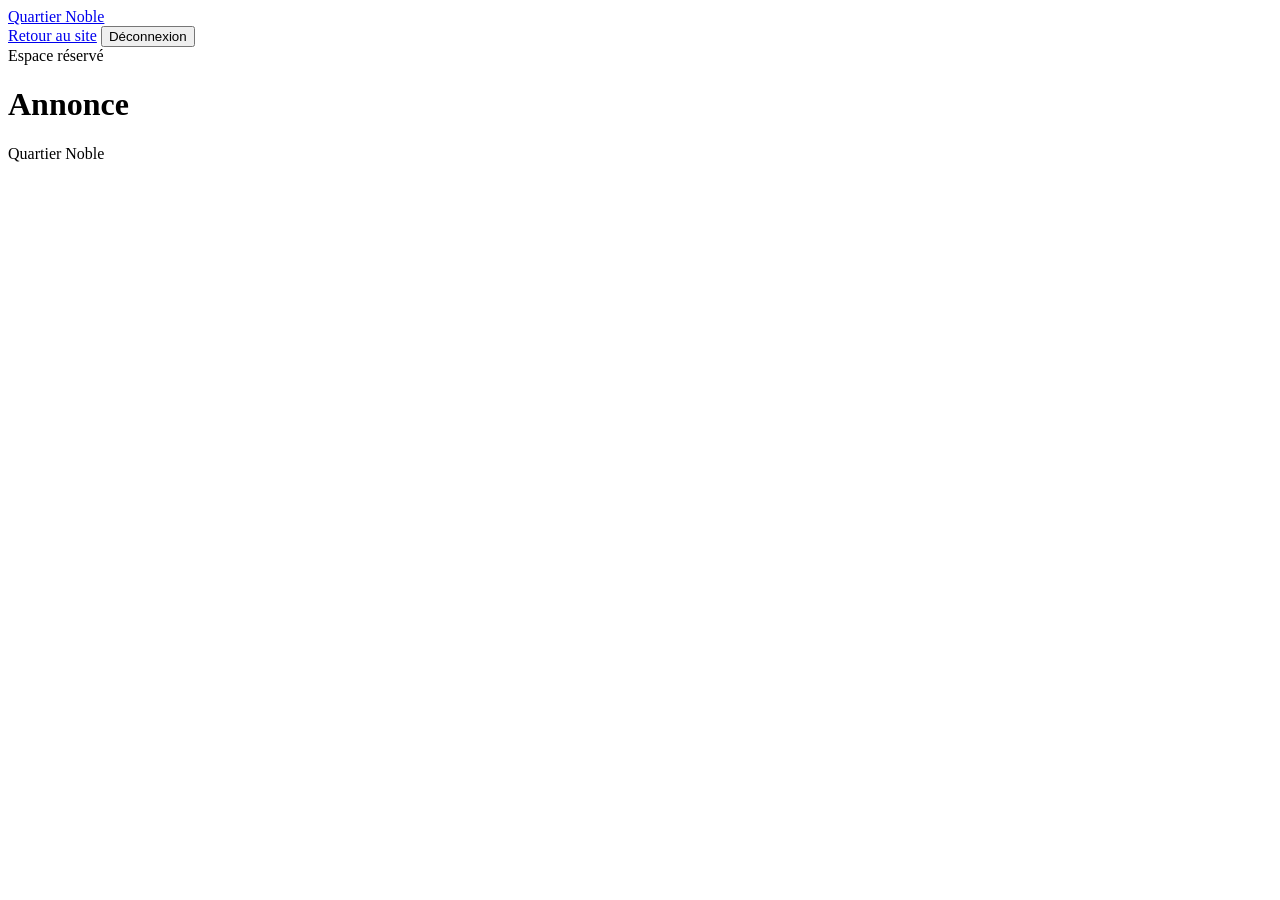
==== QuartierNoble/annonce.html @ 08fed279 "Add files via upload" ====
<!DOCTYPE html>
<html lang="fr">
<head>
  <meta charset="UTF-8">
  <meta name="viewport" content="width=device-width, initial-scale=1.0">
  <title>Annonce — Quartier Noble</title>
  <meta name="robots" content="noindex, nofollow">
  <link rel="preconnect" href="https://fonts.googleapis.com">
  <link rel="preconnect" href="https://fonts.gstatic.com" crossorigin>
  <link href="https://fonts.googleapis.com/css2?family=Cormorant+Garamond:ital,wght@0,400;0,600;1,400&family=Outfit:wght@300;400;500&display=swap" rel="stylesheet">
  <link rel="stylesheet" href="styles.css">
</head>
<body>
  <header class="header header-annonce scrolled">
    <a href="index.html" class="logo">Quartier Noble</a>
    <div class="annonce-header-actions">
      <a href="index.html" class="annonce-back" data-locale="annoncePage.back">Retour au site</a>
      <button type="button" class="btn btn-ghost btn-sm" id="annonce-logout" data-locale="annoncePage.logout">Déconnexion</button>
    </div>
  </header>

  <main class="section section-annonce">
    <div class="container">
      <span class="section-label" data-locale="annoncePage.label">Espace réservé</span>
      <h1 data-locale="annoncePage.title">Annonce</h1>
      <div class="annonce-content" id="annonce-body"></div>
    </div>
  </main>

  <footer class="footer">
    <div class="container">
      <p class="footer-logo">Quartier Noble</p>
    </div>
  </footer>

  <script src="config.js"></script>
  <script src="annonce.js"></script>
</body>
</html>
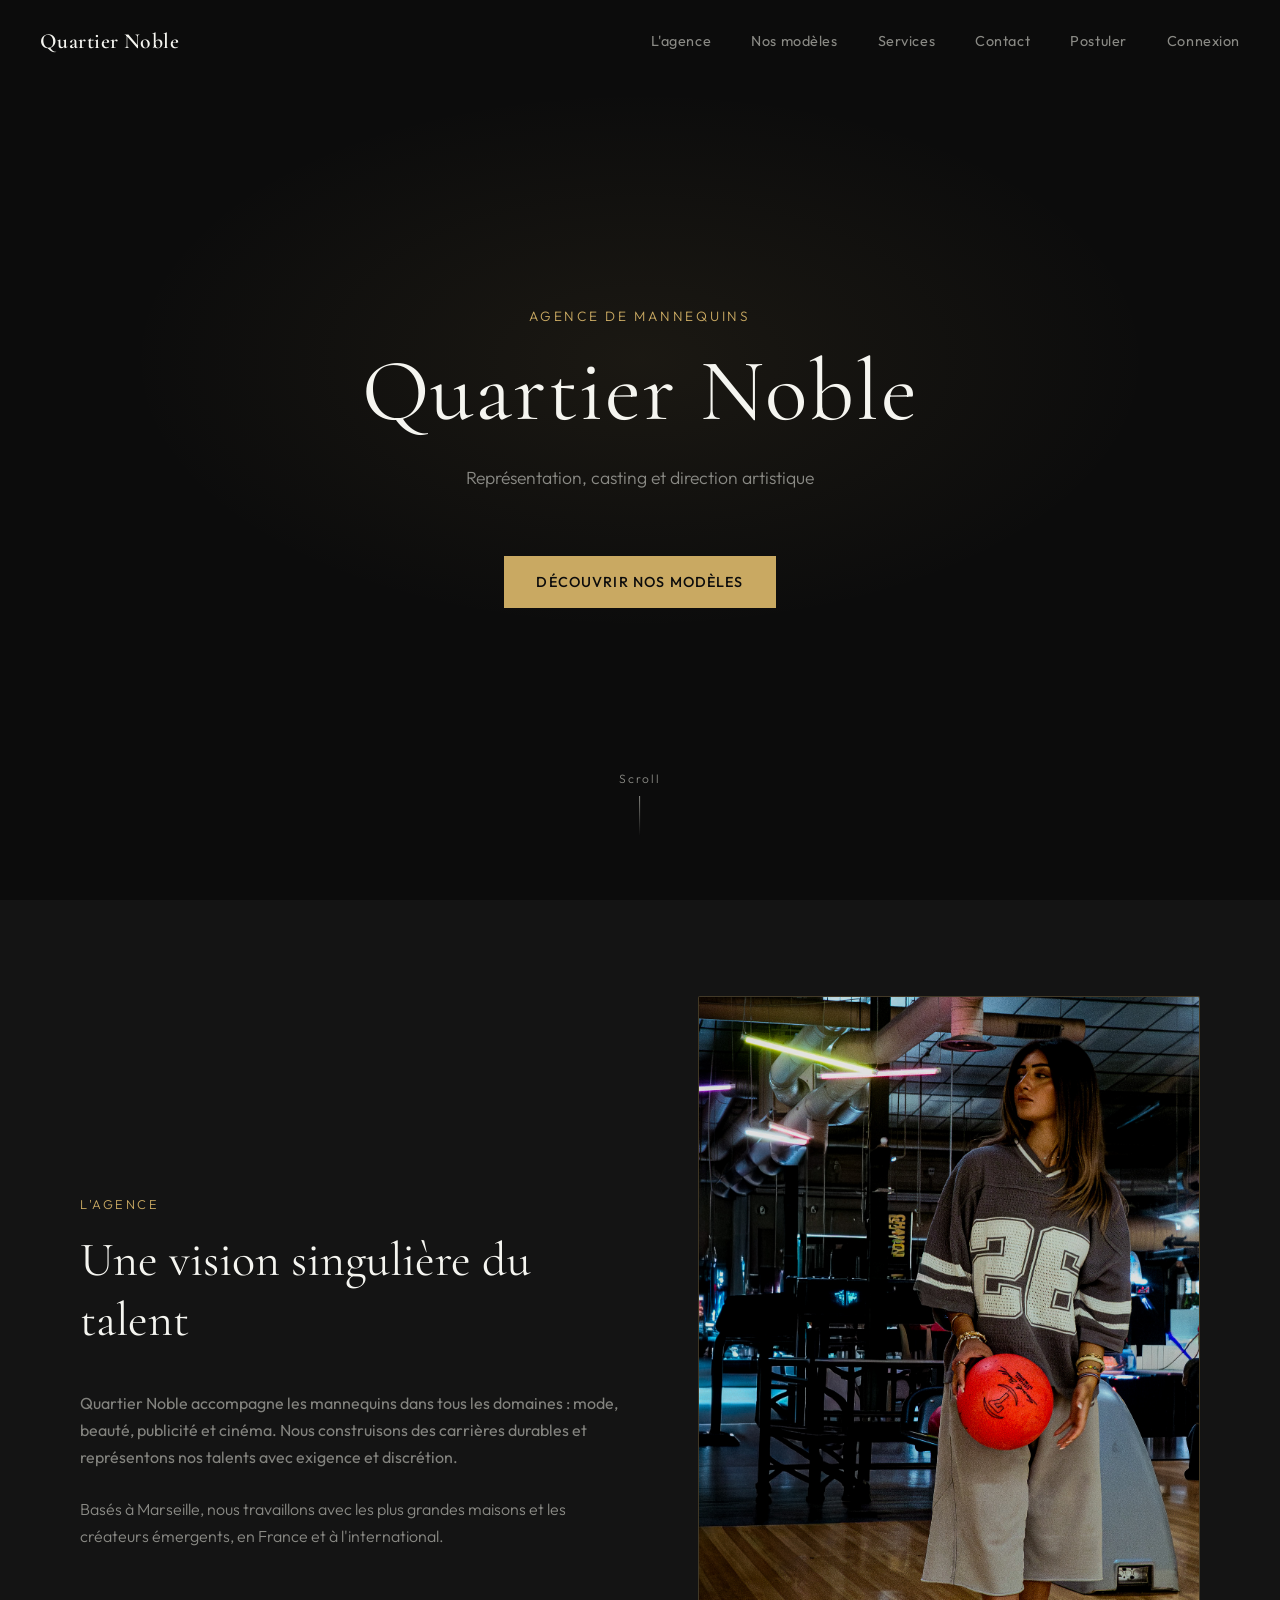
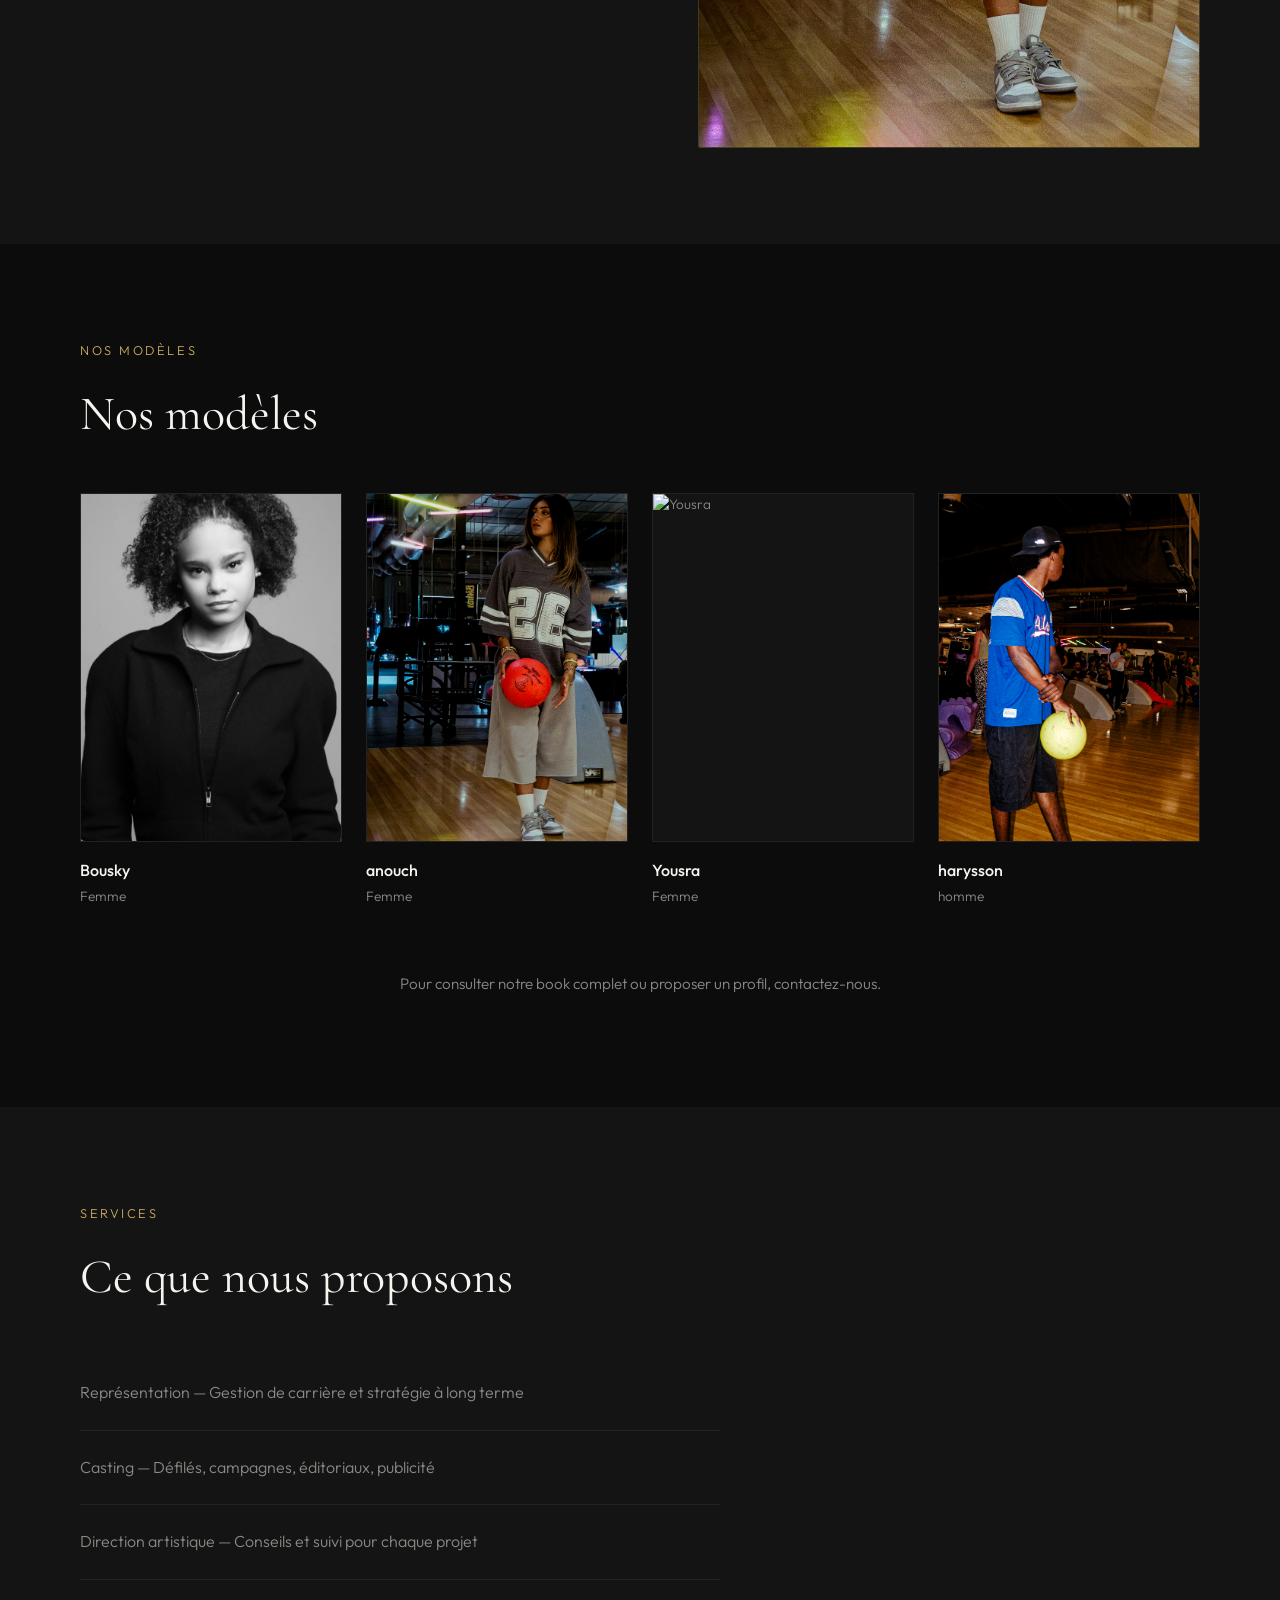
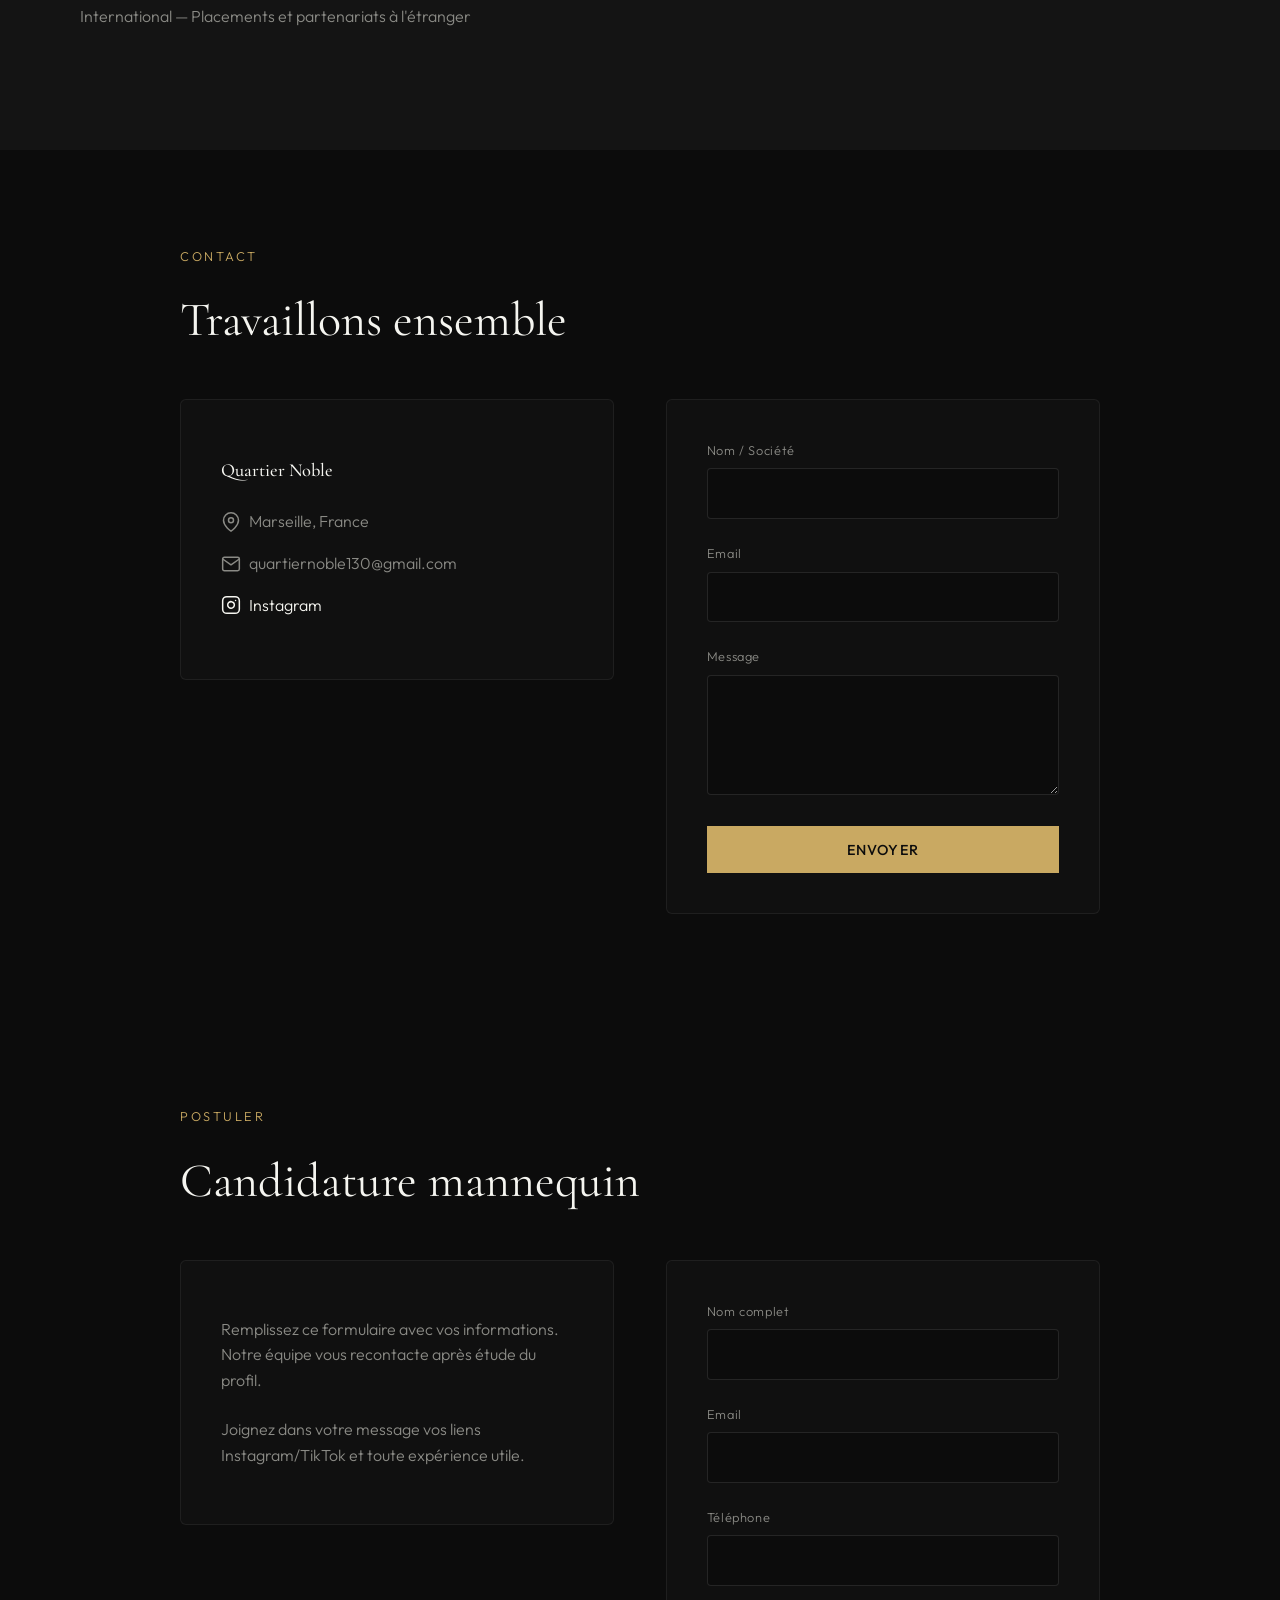
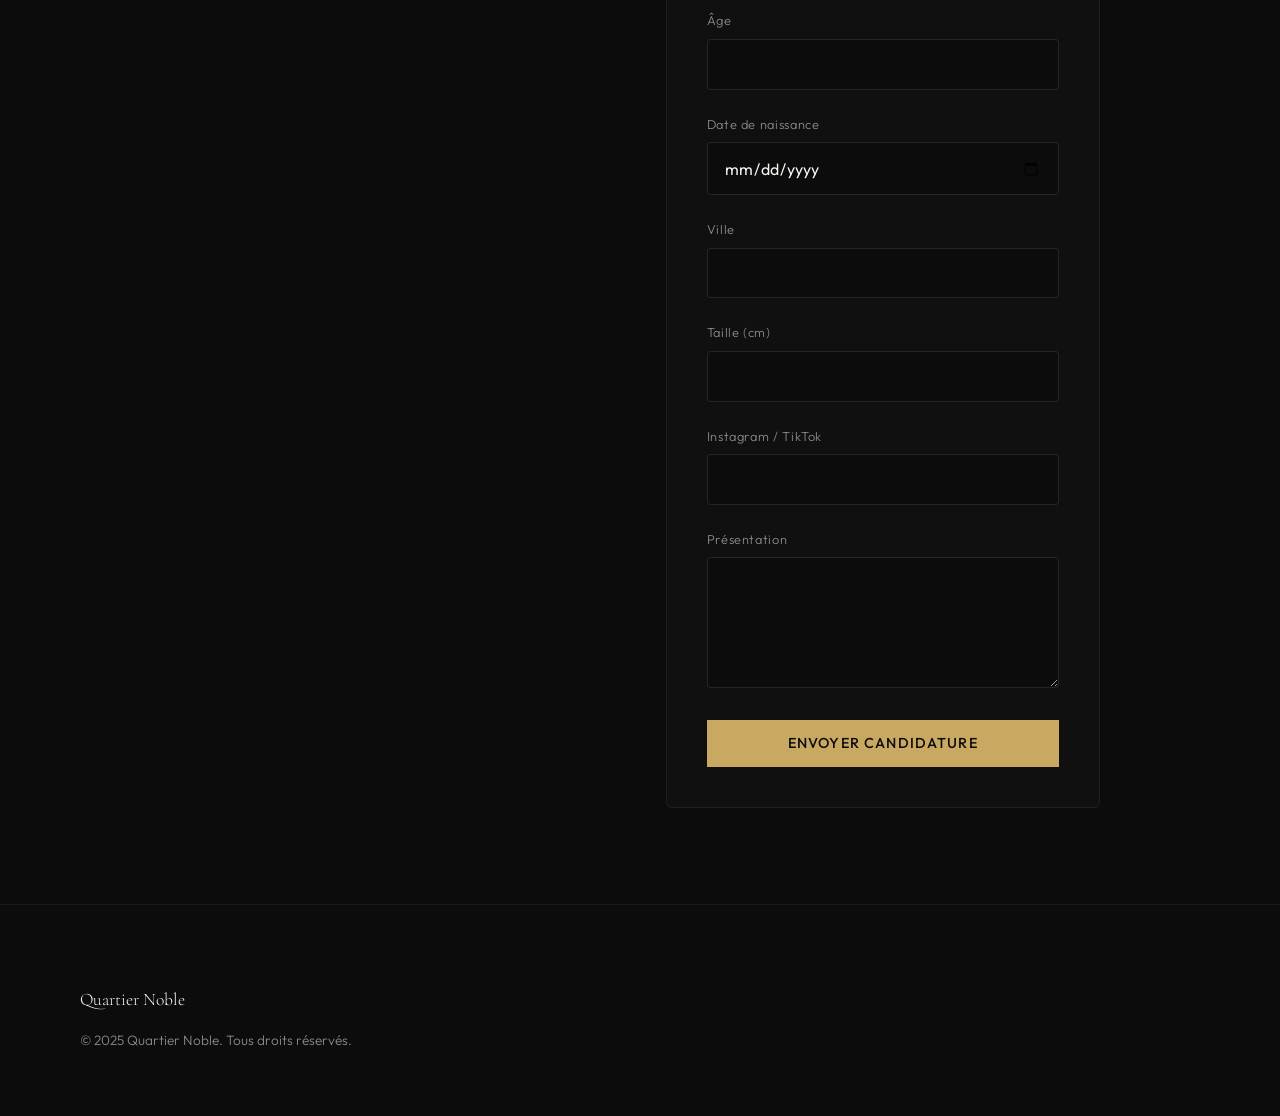
==== commit d09ae1e7: "Add files via upload" ====
--- a/QuartierNoble/annonce.html
+++ b/QuartierNoble/annonce.html
@@ -1,39 +1,40 @@
-<!DOCTYPE html>
-<html lang="fr">
-<head>
-  <meta charset="UTF-8">
-  <meta name="viewport" content="width=device-width, initial-scale=1.0">
-  <title>Annonce — Quartier Noble</title>
-  <meta name="robots" content="noindex, nofollow">
-  <link rel="preconnect" href="https://fonts.googleapis.com">
-  <link rel="preconnect" href="https://fonts.gstatic.com" crossorigin>
-  <link href="https://fonts.googleapis.com/css2?family=Cormorant+Garamond:ital,wght@0,400;0,600;1,400&family=Outfit:wght@300;400;500&display=swap" rel="stylesheet">
-  <link rel="stylesheet" href="styles.css">
-</head>
-<body>
-  <header class="header header-annonce scrolled">
-    <a href="index.html" class="logo">Quartier Noble</a>
-    <div class="annonce-header-actions">
-      <a href="index.html" class="annonce-back" data-locale="annoncePage.back">Retour au site</a>
-      <button type="button" class="btn btn-ghost btn-sm" id="annonce-logout" data-locale="annoncePage.logout">Déconnexion</button>
-    </div>
-  </header>
-
-  <main class="section section-annonce">
-    <div class="container">
-      <span class="section-label" data-locale="annoncePage.label">Espace réservé</span>
-      <h1 data-locale="annoncePage.title">Annonce</h1>
-      <div class="annonce-content" id="annonce-body"></div>
-    </div>
-  </main>
-
-  <footer class="footer">
-    <div class="container">
-      <p class="footer-logo">Quartier Noble</p>
-    </div>
-  </footer>
-
-  <script src="config.js"></script>
-  <script src="annonce.js"></script>
-</body>
-</html>
+<!DOCTYPE html>
+<html lang="fr">
+<head>
+  <meta charset="UTF-8">
+  <meta name="viewport" content="width=device-width, initial-scale=1.0">
+  <title>Espace modèles — Quartier Noble</title>
+  <meta name="robots" content="noindex, nofollow">
+  <link rel="preconnect" href="https://fonts.googleapis.com">
+  <link rel="preconnect" href="https://fonts.gstatic.com" crossorigin>
+  <link href="https://fonts.googleapis.com/css2?family=Cormorant+Garamond:ital,wght@0,400;0,600;1,400&family=Outfit:wght@300;400;500&display=swap" rel="stylesheet">
+  <link rel="stylesheet" href="styles.css?v=espace2">
+</head>
+<body class="espace-single-mode">
+  <header class="header header-annonce scrolled">
+    <a href="index.html" class="logo">Quartier Noble</a>
+    <nav class="espace-nav" id="espace-nav" aria-label="Rubriques de l'espace"></nav>
+    <nav class="espace-nav-mobile" id="espace-nav-mobile" aria-label="Sections"></nav>
+    <div class="annonce-header-actions">
+      <a href="index.html" class="annonce-back" data-locale="espacePrivePage.back">Retour au site</a>
+      <button type="button" class="btn btn-ghost btn-sm" id="annonce-logout" data-locale="espacePrivePage.logout">Déconnexion</button>
+    </div>
+  </header>
+
+  <main class="section section-annonce">
+    <div class="annonce-page-bg" aria-hidden="true"></div>
+    <div class="container annonce-container">
+      <div class="espace-board espace-single-board" id="espace-single-view" aria-live="polite"></div>
+    </div>
+  </main>
+
+  <footer class="footer">
+    <div class="container">
+      <p class="footer-logo">Quartier Noble</p>
+    </div>
+  </footer>
+
+  <script src="config.js"></script>
+  <script src="annonce.js?v=espace2"></script>
+</body>
+</html>
--- a/QuartierNoble/styles.css
+++ b/QuartierNoble/styles.css
@@ -0,0 +1,1380 @@
+/* --- Variables --- */
+:root {
+  --color-bg: #0c0c0c;
+  --color-bg-soft: #141414;
+  --color-text: #f5f5f0;
+  --color-text-muted: #8a8a85;
+  --color-accent: #c9a962;
+  --color-accent-hover: #d4b872;
+  --font-heading: "Cormorant Garamond", Georgia, serif;
+  --font-body: "Outfit", system-ui, sans-serif;
+  --space-xs: 0.5rem;
+  --space-s: 1rem;
+  --space-m: 1.5rem;
+  --space-l: 2.5rem;
+  --space-xl: 4rem;
+  --space-2xl: 6rem;
+  --transition: 0.35s cubic-bezier(0.4, 0, 0.2, 1);
+  --scroll-track: rgba(255, 255, 255, 0.06);
+  --scroll-thumb: rgba(201, 169, 98, 0.42);
+  --scroll-thumb-hover: rgba(201, 169, 98, 0.68);
+}
+
+/* --- Reset & base --- */
+*, *::before, *::after { box-sizing: border-box; }
+html { scroll-behavior: smooth; }
+body {
+  margin: 0;
+  font-family: var(--font-body);
+  font-weight: 300;
+  font-size: 1rem;
+  line-height: 1.6;
+  color: var(--color-text);
+  background: var(--color-bg);
+  overflow-x: hidden;
+}
+
+/* Barres de défilement : thème sombre / or (Firefox + Chrome / Edge / Safari) */
+* {
+  scrollbar-width: thin;
+  scrollbar-color: var(--scroll-thumb) var(--scroll-track);
+}
+*::-webkit-scrollbar {
+  width: 8px;
+  height: 8px;
+}
+*::-webkit-scrollbar-track {
+  background: var(--scroll-track);
+  border-radius: 4px;
+}
+*::-webkit-scrollbar-thumb {
+  background: var(--scroll-thumb);
+  border-radius: 100px;
+  border: 2px solid transparent;
+  background-clip: padding-box;
+}
+*::-webkit-scrollbar-thumb:hover {
+  background-color: var(--scroll-thumb-hover);
+}
+*::-webkit-scrollbar-corner {
+  background: transparent;
+}
+
+a { color: var(--color-accent); text-decoration: none; transition: color var(--transition); }
+a:hover { color: var(--color-accent-hover); }
+h1, h2, h3 { font-family: var(--font-heading); font-weight: 400; margin: 0 0 var(--space-m); }
+img { max-width: 100%; height: auto; display: block; }
+
+/* --- Layout --- */
+.container {
+  width: 100%;
+  max-width: 1200px;
+  margin: 0 auto;
+  padding: 0 var(--space-l);
+}
+
+/* --- Header --- */
+.header {
+  position: fixed;
+  top: 0;
+  left: 0;
+  right: 0;
+  z-index: 100;
+  display: flex;
+  align-items: center;
+  justify-content: space-between;
+  padding: var(--space-m) var(--space-l);
+  background: transparent;
+  transition: background var(--transition);
+}
+.header.scrolled { background: rgba(12, 12, 12, 0.92); backdrop-filter: blur(12px); }
+
+.logo {
+  font-family: var(--font-heading);
+  font-size: 1.35rem;
+  font-weight: 600;
+  color: var(--color-text);
+  letter-spacing: 0.02em;
+}
+.logo:hover { color: var(--color-accent); }
+
+.nav {
+  display: flex;
+  gap: var(--space-l);
+}
+.nav a {
+  font-size: 0.9rem;
+  font-weight: 400;
+  color: var(--color-text-muted);
+  letter-spacing: 0.04em;
+}
+.nav a:hover { color: var(--color-text); }
+
+.nav-login {
+  background: none;
+  border: none;
+  font: inherit;
+  cursor: pointer;
+  font-size: 0.9rem;
+  font-weight: 400;
+  color: var(--color-text-muted);
+  letter-spacing: 0.04em;
+  padding: 0;
+}
+.nav-login:hover { color: var(--color-text); }
+
+.menu-toggle {
+  display: none;
+  flex-direction: column;
+  gap: 6px;
+  background: none;
+  border: none;
+  cursor: pointer;
+  padding: 8px;
+}
+.menu-toggle span {
+  display: block;
+  width: 24px;
+  height: 1px;
+  background: var(--color-text);
+}
+
+/* --- Hero --- */
+.hero {
+  position: relative;
+  min-height: 100vh;
+  display: flex;
+  align-items: center;
+  justify-content: center;
+  padding: var(--space-xl) var(--space-l);
+}
+.hero-bg {
+  position: absolute;
+  inset: 0;
+  background: radial-gradient(ellipse 80% 60% at 50% 40%, rgba(201, 169, 98, 0.08) 0%, transparent 50%),
+              var(--color-bg);
+  pointer-events: none;
+}
+.hero-content {
+  position: relative;
+  text-align: center;
+  max-width: 720px;
+}
+.hero-tagline {
+  font-size: 0.85rem;
+  letter-spacing: 0.2em;
+  text-transform: uppercase;
+  color: var(--color-accent);
+  margin-bottom: var(--space-s);
+  opacity: 0;
+  animation: fadeUp 0.8s ease forwards;
+}
+.hero-title {
+  font-size: clamp(3rem, 10vw, 5.5rem);
+  font-weight: 400;
+  letter-spacing: 0.02em;
+  line-height: 1.1;
+  margin-bottom: var(--space-m);
+  opacity: 0;
+  animation: fadeUp 0.8s ease 0.15s forwards;
+}
+.hero-subtitle {
+  font-size: 1.1rem;
+  color: var(--color-text-muted);
+  margin-bottom: var(--space-xl);
+  opacity: 0;
+  animation: fadeUp 0.8s ease 0.3s forwards;
+}
+.hero-content .btn { opacity: 0; animation: fadeUp 0.8s ease 0.45s forwards; }
+
+.hero-scroll {
+  position: absolute;
+  bottom: var(--space-xl);
+  left: 50%;
+  transform: translateX(-50%);
+  display: flex;
+  flex-direction: column;
+  align-items: center;
+  gap: var(--space-xs);
+  font-size: 0.75rem;
+  letter-spacing: 0.15em;
+  color: var(--color-text-muted);
+}
+.scroll-line {
+  width: 1px;
+  height: 40px;
+  background: linear-gradient(to bottom, var(--color-text-muted), transparent);
+  animation: scrollPulse 2s ease-in-out infinite;
+}
+
+@keyframes fadeUp {
+  from { opacity: 0; transform: translateY(20px); }
+  to { opacity: 1; transform: translateY(0); }
+}
+@keyframes scrollPulse {
+  0%, 100% { opacity: 0.5; transform: scaleY(0.8); }
+  50% { opacity: 1; transform: scaleY(1); }
+}
+
+/* --- Buttons --- */
+.btn {
+  display: inline-block;
+  padding: 0.9rem 2rem;
+  font-family: var(--font-body);
+  font-size: 0.9rem;
+  font-weight: 500;
+  letter-spacing: 0.08em;
+  text-transform: uppercase;
+  border: none;
+  cursor: pointer;
+  transition: background var(--transition), color var(--transition), transform var(--transition);
+}
+.btn-primary {
+  background: var(--color-accent);
+  color: var(--color-bg);
+}
+.btn-primary:hover {
+  background: var(--color-accent-hover);
+  color: var(--color-bg);
+  transform: translateY(-2px);
+}
+.btn-ghost {
+  background: transparent;
+  color: var(--color-text-muted);
+  border: 1px solid rgba(255, 255, 255, 0.15);
+}
+.btn-ghost:hover {
+  color: var(--color-text);
+  border-color: rgba(255, 255, 255, 0.25);
+  transform: none;
+}
+.btn-sm {
+  padding: 0.55rem 1.25rem;
+  font-size: 0.75rem;
+}
+
+/* --- Sections --- */
+.section {
+  padding: var(--space-2xl) 0;
+}
+.section-label {
+  display: block;
+  font-size: 0.8rem;
+  letter-spacing: 0.2em;
+  text-transform: uppercase;
+  color: var(--color-accent);
+  margin-bottom: var(--space-s);
+}
+.section h2 {
+  font-size: clamp(2rem, 4vw, 3rem);
+  margin-bottom: var(--space-l);
+}
+
+/* --- About --- */
+.section-about { background: var(--color-bg-soft); }
+.about-grid {
+  display: grid;
+  grid-template-columns: 1.05fr 0.95fr;
+  gap: clamp(2rem, 5vw, 4rem);
+  align-items: center;
+}
+.about-text .section-label { margin-bottom: var(--space-s); }
+.about-title {
+  font-size: clamp(1.85rem, 3.5vw, 2.5rem);
+  line-height: 1.25;
+  margin-bottom: var(--space-l);
+  color: var(--color-text);
+}
+.about-lead {
+  color: var(--color-text);
+  font-weight: 400;
+  opacity: 0.95;
+  margin-bottom: var(--space-m);
+  line-height: 1.7;
+}
+.about-text p { color: var(--color-text-muted); margin-bottom: var(--space-m); line-height: 1.7; }
+.about-text p:last-of-type { margin-bottom: 0; }
+.about-visual { position: relative; }
+.about-frame {
+  position: relative;
+  min-height: 280px;
+  background: 
+    linear-gradient(160deg, rgba(201, 169, 98, 0.08) 0%, transparent 40%),
+    linear-gradient(180deg, var(--color-bg) 0%, var(--color-bg-soft) 100%);
+  border: 1px solid rgba(201, 169, 98, 0.25);
+  border-radius: 2px;
+  display: flex;
+  align-items: center;
+  justify-content: center;
+  overflow: hidden;
+  box-shadow: inset 0 0 80px rgba(0, 0, 0, 0.2);
+}
+.about-frame::before {
+  content: "";
+  position: absolute;
+  inset: 0;
+  border: 1px solid rgba(255, 255, 255, 0.04);
+  border-radius: 2px;
+  pointer-events: none;
+  margin: 8px;
+}
+.about-frame::after {
+  content: "";
+  position: absolute;
+  top: 0;
+  left: 0;
+  right: 0;
+  height: 1px;
+  background: linear-gradient(90deg, transparent, rgba(201, 169, 98, 0.3), transparent);
+  pointer-events: none;
+}
+.about-frame-hint {
+  font-size: 0.8rem;
+  letter-spacing: 0.15em;
+  text-transform: uppercase;
+  color: var(--color-text-muted);
+  opacity: 0.5;
+}
+.about-frame:has(img) .about-frame-hint { display: none; }
+.about-frame img {
+  position: relative;
+  z-index: 1;
+  display: block;
+  width: 100%;
+  max-width: 100%;
+  height: auto;
+  max-height: min(92vh, 920px);
+  object-fit: contain;
+  object-position: center;
+}
+
+/* --- Models --- */
+.models-grid {
+  display: grid;
+  grid-template-columns: repeat(4, 1fr);
+  gap: var(--space-m);
+  margin-bottom: var(--space-xl);
+}
+.model-card {
+  cursor: pointer;
+  transition: transform var(--transition);
+}
+.model-card:hover { transform: translateY(-4px); }
+.model-image {
+  aspect-ratio: 3/4;
+  background: var(--color-bg-soft);
+  border: 1px solid rgba(255,255,255,0.06);
+  display: flex;
+  align-items: center;
+  justify-content: center;
+  color: var(--color-text-muted);
+  font-size: 0.85rem;
+  margin-bottom: var(--space-s);
+  overflow: hidden;
+}
+.model-image img {
+  width: 100%;
+  height: 100%;
+  object-fit: cover;
+  display: block;
+}
+.model-info h3 {
+  font-family: var(--font-body);
+  font-size: 1rem;
+  font-weight: 500;
+  margin-bottom: 2px;
+}
+.model-info p { font-size: 0.85rem; color: var(--color-text-muted); margin: 0; }
+.models-cta { color: var(--color-text-muted); font-size: 0.95rem; text-align: center; }
+
+/* --- Services --- */
+.section-services { background: var(--color-bg-soft); }
+.services-list {
+  list-style: none;
+  padding: 0;
+  margin: 0;
+  max-width: 640px;
+}
+.services-list li {
+  padding: var(--space-m) 0;
+  border-bottom: 1px solid rgba(255,255,255,0.06);
+  color: var(--color-text-muted);
+}
+.services-list li:last-child { border-bottom: none; }
+.services-list strong { color: var(--color-text); font-weight: 500; }
+
+/* --- Contact --- */
+.section-contact .container { max-width: 1000px; }
+.contact-grid {
+  display: grid;
+  grid-template-columns: 1fr 1fr;
+  gap: clamp(2rem, 4vw, 3.5rem);
+  align-items: start;
+}
+.contact-info {
+  padding: var(--space-l);
+  background: rgba(255, 255, 255, 0.02);
+  border: 1px solid rgba(255, 255, 255, 0.06);
+  border-radius: 6px;
+}
+.contact-info p { margin-bottom: var(--space-s); color: var(--color-text-muted); }
+.contact-info p:first-child { margin-bottom: var(--space-m); }
+.contact-info strong {
+  font-family: var(--font-heading);
+  font-size: 1.15rem;
+  font-weight: 500;
+  color: var(--color-text);
+}
+.contact-info a { color: var(--color-text); }
+.contact-info a:hover { color: var(--color-accent); }
+.contact-info .contact-line { display: flex; align-items: center; gap: 0.5rem; }
+.contact-info .icon-address,
+.contact-info .icon-email,
+.contact-info .icon-phone,
+.contact-info .icon-insta { display: inline-flex; line-height: 0; flex-shrink: 0; }
+.contact-info .icon-address svg,
+.contact-info .icon-email svg,
+.contact-info .icon-phone svg,
+.contact-info .icon-insta svg { flex-shrink: 0; }
+.contact-info .link-email,
+.contact-info .link-insta { display: inline-flex; align-items: center; gap: 0.5rem; }
+
+.contact-form {
+  padding: var(--space-l);
+  background: rgba(255, 255, 255, 0.02);
+  border: 1px solid rgba(255, 255, 255, 0.06);
+  border-radius: 6px;
+}
+.contact-form label {
+  display: block;
+  font-size: 0.8rem;
+  letter-spacing: 0.05em;
+  margin-bottom: 0.5rem;
+  color: var(--color-text-muted);
+}
+.contact-form input,
+.contact-form textarea {
+  width: 100%;
+  padding: 0.9rem 1rem;
+  margin-bottom: var(--space-m);
+  font-family: var(--font-body);
+  font-size: 1rem;
+  color: var(--color-text);
+  background: var(--color-bg);
+  border: 1px solid rgba(255, 255, 255, 0.1);
+  border-radius: 4px;
+  transition: border-color var(--transition), box-shadow var(--transition);
+}
+.contact-form input:focus,
+.contact-form textarea:focus {
+  outline: none;
+  border-color: var(--color-accent);
+  box-shadow: 0 0 0 2px rgba(201, 169, 98, 0.12);
+}
+.contact-form textarea { resize: vertical; min-height: 120px; }
+.contact-form .btn { width: 100%; margin-bottom: 0; }
+.contact-form .btn:hover { box-shadow: 0 4px 16px rgba(201, 169, 98, 0.3); }
+
+/* Champs date / nombre (formulaire Postuler) : thème sombre cohérent, sans bloc blanc natif */
+.contact-form input[type="date"],
+.contact-form input[type="number"] {
+  color-scheme: dark;
+  font-variant-numeric: tabular-nums;
+  min-height: 2.85rem;
+}
+.contact-form input[type="date"]::-webkit-datetime-edit,
+.contact-form input[type="date"]::-webkit-datetime-edit-fields-wrapper {
+  padding: 0;
+}
+.contact-form input[type="date"]::-webkit-calendar-picker-indicator {
+  cursor: pointer;
+  opacity: 0.75;
+  padding: 0.2rem;
+  border-radius: 2px;
+  filter: invert(1) brightness(0.92);
+}
+.contact-form input[type="date"]:hover::-webkit-calendar-picker-indicator,
+.contact-form input[type="date"]:focus::-webkit-calendar-picker-indicator {
+  opacity: 1;
+  filter: invert(1) brightness(1) sepia(0.35) saturate(2.5) hue-rotate(5deg);
+}
+.contact-form input[type="number"] {
+  appearance: textfield;
+  -moz-appearance: textfield;
+}
+.contact-form input[type="number"]::-webkit-outer-spin-button,
+.contact-form input[type="number"]::-webkit-inner-spin-button {
+  -webkit-appearance: none;
+  margin: 0;
+}
+
+/* --- Modale connexion --- */
+.login-modal {
+  position: fixed;
+  inset: 0;
+  z-index: 250;
+  display: flex;
+  align-items: center;
+  justify-content: center;
+  padding: var(--space-l);
+  opacity: 0;
+  visibility: hidden;
+  transition: opacity var(--transition), visibility var(--transition);
+}
+.login-modal.is-open {
+  opacity: 1;
+  visibility: visible;
+}
+.login-modal-backdrop {
+  position: absolute;
+  inset: 0;
+  background: rgba(0, 0, 0, 0.75);
+  backdrop-filter: blur(6px);
+}
+.login-modal-panel {
+  position: relative;
+  box-sizing: border-box;
+  width: 100%;
+  max-width: min(400px, 100%);
+  padding: var(--space-l);
+  padding-left: max(var(--space-l), env(safe-area-inset-left, 0px));
+  padding-right: max(var(--space-l), env(safe-area-inset-right, 0px));
+  background: var(--color-bg-soft);
+  border: 1px solid rgba(255, 255, 255, 0.08);
+  border-radius: 8px;
+  box-shadow: 0 24px 48px rgba(0, 0, 0, 0.45);
+  min-width: 0;
+  overflow: hidden;
+}
+@media (max-width: 480px) {
+  .login-modal-panel {
+    padding: var(--space-m);
+    padding-left: max(var(--space-m), env(safe-area-inset-left, 0px));
+    padding-right: max(var(--space-m), env(safe-area-inset-right, 0px));
+  }
+  .login-modal {
+    padding-left: max(0.75rem, env(safe-area-inset-left, 0px));
+    padding-right: max(0.75rem, env(safe-area-inset-right, 0px));
+    box-sizing: border-box;
+  }
+}
+.login-modal-panel h2 {
+  font-size: 1.75rem;
+  margin-bottom: var(--space-m);
+}
+.login-form label {
+  display: block;
+  font-size: 0.8rem;
+  letter-spacing: 0.05em;
+  margin-bottom: 0.5rem;
+  color: var(--color-text-muted);
+}
+.login-form input {
+  width: 100%;
+  padding: 0.85rem 1rem;
+  margin-bottom: var(--space-m);
+  font-family: var(--font-body);
+  font-size: 1rem;
+  color: var(--color-text);
+  background: var(--color-bg);
+  border: 1px solid rgba(255, 255, 255, 0.1);
+  border-radius: 4px;
+  transition: border-color var(--transition), box-shadow var(--transition);
+}
+.login-form input:focus {
+  outline: none;
+  border-color: var(--color-accent);
+  box-shadow: 0 0 0 2px rgba(201, 169, 98, 0.12);
+}
+.login-form {
+  width: 100%;
+  max-width: 100%;
+  min-width: 0;
+  overflow: hidden;
+  box-sizing: border-box;
+}
+.login-error {
+  font-size: 0.85rem;
+  color: #e8a598;
+  margin: 0 0 var(--space-s);
+  padding: 0;
+}
+/* Colonne uniquement + bloc pleine largeur (évite le débordement iOS / inline-block) */
+.login-modal .login-form .login-actions {
+  display: flex;
+  flex-direction: column;
+  flex-wrap: nowrap;
+  gap: 0.65rem;
+  align-items: stretch;
+  align-content: stretch;
+  margin: var(--space-s) 0 0;
+  padding: 0;
+  width: 100%;
+  max-width: 100%;
+  min-width: 0;
+  box-sizing: border-box;
+}
+.login-modal .login-form .login-actions .btn {
+  display: block;
+  flex: none;
+  width: 100%;
+  max-width: 100%;
+  min-width: 0;
+  margin: 0;
+  box-sizing: border-box;
+  text-align: center;
+  padding: 0.75rem 0.75rem;
+  font-size: 0.78rem;
+  letter-spacing: 0.05em;
+}
+.login-modal .login-form .login-actions .btn-primary.is-loading {
+  cursor: wait;
+  pointer-events: none;
+  animation: login-btn-pulse 1.1s ease-in-out infinite;
+}
+@keyframes login-btn-pulse {
+  0%, 100% { opacity: 1; }
+  50% { opacity: 0.55; }
+}
+
+/* Chargement connexion réussie : overlay + spinner (visible ~1,2 s) */
+.login-modal-panel.is-connecting {
+  position: relative;
+}
+.login-modal-panel.is-connecting::before {
+  content: "";
+  position: absolute;
+  inset: 0;
+  background: rgba(0, 0, 0, 0.42);
+  border-radius: 8px;
+  z-index: 1;
+}
+.login-modal-panel.is-connecting::after {
+  content: "";
+  position: absolute;
+  top: 50%;
+  left: 50%;
+  width: 40px;
+  height: 40px;
+  margin: -20px 0 0 -20px;
+  border: 3px solid rgba(255, 255, 255, 0.12);
+  border-top-color: var(--color-accent);
+  border-radius: 50%;
+  z-index: 2;
+  animation: login-spin 0.75s linear infinite;
+}
+@keyframes login-spin {
+  to {
+    transform: rotate(360deg);
+  }
+}
+
+/* --- Page Annonce --- */
+.header-annonce {
+  background: rgba(12, 12, 12, 0.92);
+  backdrop-filter: blur(12px);
+  border-bottom: 1px solid rgba(255, 255, 255, 0.06);
+  display: grid;
+  grid-template-columns: 1fr auto;
+  grid-template-rows: auto auto;
+  align-items: center;
+  column-gap: var(--space-m);
+  row-gap: 0.65rem;
+}
+.header-annonce .logo {
+  grid-column: 1;
+  grid-row: 1;
+}
+.header-annonce .annonce-header-actions {
+  grid-column: 2;
+  grid-row: 1;
+}
+.header-annonce .espace-nav {
+  grid-column: 1 / -1;
+  grid-row: 2;
+}
+.header-annonce .espace-nav-mobile {
+  grid-column: 1 / -1;
+  grid-row: 2;
+  display: none;
+  min-width: 0;
+  margin: 0 calc(-1 * var(--space-l));
+  padding: 0.35rem var(--space-l) 0.5rem;
+  width: calc(100% + 2 * var(--space-l));
+  max-width: none;
+  box-sizing: border-box;
+  border-top: 1px solid rgba(255, 255, 255, 0.06);
+}
+.espace-nav-mobile-track {
+  display: flex;
+  flex-wrap: nowrap;
+  align-items: stretch;
+  gap: 0.4rem;
+  overflow-x: auto;
+  -webkit-overflow-scrolling: touch;
+  scrollbar-width: none;
+  padding-bottom: 2px;
+}
+.espace-nav-mobile-track::-webkit-scrollbar {
+  display: none;
+  height: 0;
+}
+.espace-nav-mobile-tab {
+  flex: 0 0 auto;
+  appearance: none;
+  font-family: var(--font-body);
+  font-size: 0.68rem;
+  font-weight: 300;
+  letter-spacing: 0.1em;
+  text-transform: uppercase;
+  color: var(--color-text-muted);
+  background: transparent;
+  border: 1px solid rgba(255, 255, 255, 0.12);
+  border-radius: 0;
+  padding: 0.5rem 0.8rem;
+  cursor: pointer;
+  transition: color var(--transition), border-color var(--transition), background var(--transition);
+  white-space: nowrap;
+}
+.espace-nav-mobile-tab:hover {
+  color: var(--color-text);
+  border-color: rgba(255, 255, 255, 0.22);
+}
+.espace-nav-mobile-tab:focus-visible {
+  outline: 1px solid rgba(255, 255, 255, 0.35);
+  outline-offset: 2px;
+}
+.espace-nav-mobile-tab.is-active {
+  color: var(--color-accent);
+  border-color: rgba(201, 169, 98, 0.45);
+  background: rgba(201, 169, 98, 0.06);
+}
+/* Espace modèles : mobile = onglets (JS ajoute aussi body.qn-annonce-mobile selon le viewport) */
+body.qn-annonce-mobile .header-annonce #espace-nav,
+body.qn-annonce-mobile .header-annonce nav#espace-nav {
+  display: none !important;
+  visibility: hidden !important;
+  position: absolute !important;
+  width: 1px !important;
+  height: 1px !important;
+  overflow: hidden !important;
+  clip: rect(0, 0, 0, 0) !important;
+  clip-path: inset(50%) !important;
+  white-space: nowrap !important;
+  border: 0 !important;
+  padding: 0 !important;
+  margin: -1px !important;
+}
+body.qn-annonce-mobile .header-annonce #espace-nav-mobile.is-populated,
+body.qn-annonce-mobile .header-annonce .espace-nav-mobile.is-populated {
+  display: block !important;
+}
+@media (max-width: 1023px) {
+  .header-annonce {
+    column-gap: 0.65rem;
+    row-gap: 0.45rem;
+    align-items: start;
+  }
+  .header-annonce .logo {
+    grid-row: 1;
+    align-self: center;
+    min-width: 0;
+    overflow: hidden;
+    text-overflow: ellipsis;
+    white-space: nowrap;
+    font-size: clamp(1rem, 4.2vw, 1.28rem);
+  }
+  .header-annonce .annonce-header-actions {
+    grid-row: 1;
+    flex-direction: column;
+    align-items: flex-end;
+    gap: 0.35rem;
+  }
+  .header-annonce #espace-nav,
+  .header-annonce nav#espace-nav {
+    display: none !important;
+    visibility: hidden !important;
+    position: absolute !important;
+    width: 1px !important;
+    height: 1px !important;
+    overflow: hidden !important;
+    clip: rect(0, 0, 0, 0) !important;
+    clip-path: inset(50%) !important;
+    white-space: nowrap !important;
+    border: 0 !important;
+    padding: 0 !important;
+    margin: -1px !important;
+  }
+  .header-annonce .espace-nav-mobile.is-populated {
+    display: block !important;
+  }
+  .annonce-back {
+    font-size: 0.65rem;
+    letter-spacing: 0.05em;
+    line-height: 1.2;
+    text-align: right;
+  }
+  .header-annonce .btn-sm {
+    padding: 0.42rem 0.7rem;
+    font-size: 0.6rem;
+  }
+  .section-annonce {
+    padding-top: calc(var(--space-2xl) + 4.5rem);
+  }
+}
+@media (min-width: 1024px) {
+  .header-annonce {
+    display: flex;
+    flex-direction: row;
+    flex-wrap: nowrap;
+    align-items: center;
+    justify-content: space-between;
+    row-gap: 0;
+  }
+  .header-annonce .logo {
+    flex: 0 0 auto;
+  }
+  .header-annonce .espace-nav {
+    flex: 1 1 auto;
+    max-width: min(56vw, 40rem);
+    justify-content: center;
+  }
+  .header-annonce .annonce-header-actions {
+    flex: 0 0 auto;
+  }
+  .header-annonce .espace-nav-mobile {
+    display: none !important;
+  }
+}
+.espace-nav {
+  display: flex;
+  align-items: center;
+  justify-content: flex-start;
+  flex-wrap: nowrap;
+  gap: 0.5rem 1rem;
+  min-width: 0;
+  padding: 0.15rem 0 0.35rem;
+  overflow-x: auto;
+  -webkit-overflow-scrolling: touch;
+  scrollbar-width: thin;
+}
+@media (min-width: 1024px) {
+  .espace-nav {
+    justify-content: center;
+    flex-wrap: wrap;
+    overflow-x: visible;
+    padding-top: 0;
+  }
+}
+/* Vue unique : même ADN que Retour au site / Déconnexion (fin, majuscules, bordure ghost) */
+.espace-nav-wrap {
+  display: flex;
+  align-items: center;
+  justify-content: center;
+  flex-wrap: wrap;
+  gap: 0.5rem 0.85rem;
+  min-width: 0;
+  max-width: 100%;
+}
+.espace-nav-field-label {
+  flex-shrink: 0;
+  font-family: var(--font-body);
+  font-size: 0.8rem;
+  font-weight: 300;
+  letter-spacing: 0.06em;
+  text-transform: uppercase;
+  color: var(--color-text-muted);
+}
+.espace-nav-picker {
+  position: relative;
+  flex: 1 1 auto;
+  min-width: min(100%, 15rem);
+  max-width: min(92vw, 22rem);
+}
+.espace-nav-picker-btn {
+  display: flex;
+  align-items: center;
+  justify-content: space-between;
+  gap: 0.65rem;
+  width: 100%;
+  padding: 0.55rem 1.1rem;
+  font-family: var(--font-body);
+  font-size: 0.75rem;
+  font-weight: 300;
+  letter-spacing: 0.1em;
+  text-transform: uppercase;
+  color: var(--color-text-muted);
+  background: transparent;
+  border: 1px solid rgba(255, 255, 255, 0.15);
+  border-radius: 0;
+  cursor: pointer;
+  text-align: left;
+  transition: color var(--transition), border-color var(--transition), background var(--transition);
+}
+.espace-nav-picker-btn:hover {
+  color: var(--color-text);
+  border-color: rgba(255, 255, 255, 0.25);
+  background: transparent;
+}
+.espace-nav-picker-btn:focus-visible {
+  outline: 1px solid rgba(255, 255, 255, 0.35);
+  outline-offset: 2px;
+}
+.espace-nav-picker-current {
+  flex: 1;
+  min-width: 0;
+  overflow: hidden;
+  text-overflow: ellipsis;
+  white-space: nowrap;
+}
+.espace-nav-picker-chevron {
+  flex-shrink: 0;
+  width: 0;
+  height: 0;
+  border-left: 4px solid transparent;
+  border-right: 4px solid transparent;
+  border-top: 5px solid rgba(255, 255, 255, 0.45);
+  transition: transform var(--transition), border-top-color var(--transition);
+}
+.espace-nav-picker-btn:hover .espace-nav-picker-chevron {
+  border-top-color: rgba(255, 255, 255, 0.65);
+}
+.espace-nav-picker-btn[aria-expanded="true"] .espace-nav-picker-chevron {
+  transform: rotate(180deg);
+}
+.espace-nav-picker-panel {
+  position: absolute;
+  top: calc(100% + 0.35rem);
+  left: 0;
+  right: 0;
+  z-index: 160;
+  max-height: min(65vh, 22rem);
+  overflow-y: auto;
+  padding: 0.35rem 0;
+  margin: 0;
+  background: rgba(10, 10, 10, 0.98);
+  border: 1px solid rgba(255, 255, 255, 0.12);
+  border-radius: 0;
+  box-shadow: 0 12px 40px rgba(0, 0, 0, 0.5);
+  -webkit-overflow-scrolling: touch;
+}
+.espace-nav-picker-panel[hidden] {
+  display: none !important;
+}
+.espace-nav-picker-item {
+  display: block;
+  width: 100%;
+  margin: 0;
+  padding: 0.65rem 1.1rem;
+  font-family: var(--font-body);
+  font-size: 0.75rem;
+  font-weight: 300;
+  letter-spacing: 0.08em;
+  text-transform: uppercase;
+  color: var(--color-text-muted);
+  text-align: left;
+  background: transparent;
+  border: none;
+  border-radius: 0;
+  cursor: pointer;
+  transition: color var(--transition), background var(--transition);
+}
+.espace-nav-picker-item:hover {
+  color: var(--color-text);
+  background: rgba(255, 255, 255, 0.04);
+}
+.espace-nav-picker-item:focus-visible {
+  outline: 1px solid rgba(255, 255, 255, 0.3);
+  outline-offset: -1px;
+}
+.espace-nav-picker-item.is-active {
+  color: var(--color-accent);
+  background: rgba(255, 255, 255, 0.03);
+}
+.espace-nav-picker-item + .espace-nav-picker-item {
+  border-top: 1px solid rgba(255, 255, 255, 0.06);
+}
+
+.espace-single-mode .espace-single-board {
+  border-top: none;
+  margin-top: 0;
+  padding-top: var(--space-m);
+}
+.espace-single-welcome {
+  font-family: var(--font-heading);
+  font-size: 1.02rem;
+  font-style: italic;
+  font-weight: 400;
+  color: var(--color-text-muted);
+  line-height: 1.7;
+  margin: 0 0 var(--space-l);
+  max-width: 38rem;
+}
+.espace-single-inner {
+  font-size: 0.95rem;
+  font-weight: 300;
+  line-height: 1.8;
+  color: rgba(245, 245, 240, 0.88);
+}
+.espace-single-text {
+  margin: 0;
+  white-space: pre-wrap;
+  word-wrap: break-word;
+}
+
+.espace-section-annonce {
+  margin: 0 0 var(--space-l);
+  padding: var(--space-m);
+  background: rgba(201, 169, 98, 0.08);
+  border: 1px solid rgba(201, 169, 98, 0.28);
+  border-radius: 6px;
+}
+.espace-section-annonce-label {
+  display: block;
+  font-family: var(--font-body);
+  font-size: 0.65rem;
+  font-weight: 600;
+  letter-spacing: 0.18em;
+  text-transform: uppercase;
+  color: var(--color-accent);
+  margin-bottom: 0.5rem;
+}
+.espace-section-annonce-body {
+  margin: 0;
+  font-size: 0.95rem;
+  line-height: 1.65;
+  color: rgba(245, 245, 240, 0.94);
+  white-space: pre-wrap;
+  word-wrap: break-word;
+}
+
+.annonce-header-actions {
+  display: flex;
+  align-items: center;
+  gap: var(--space-m);
+  flex-shrink: 0;
+}
+.annonce-back {
+  font-size: 0.8rem;
+  letter-spacing: 0.06em;
+  text-transform: uppercase;
+  color: var(--color-text-muted);
+}
+.annonce-back:hover { color: var(--color-accent); }
+
+.section-annonce {
+  position: relative;
+  min-height: 70vh;
+  padding: calc(var(--space-2xl) + 3rem) 0 var(--space-2xl);
+  overflow-x: hidden;
+}
+.annonce-page-bg {
+  position: absolute;
+  inset: 0;
+  background:
+    radial-gradient(ellipse 90% 55% at 50% 0%, rgba(201, 169, 98, 0.09) 0%, transparent 55%),
+    radial-gradient(ellipse 60% 40% at 100% 60%, rgba(201, 169, 98, 0.04) 0%, transparent 45%),
+    var(--color-bg);
+  pointer-events: none;
+}
+.annonce-container {
+  position: relative;
+  z-index: 1;
+  max-width: 680px;
+}
+
+.annonce-page-header {
+  text-align: center;
+  margin-bottom: var(--space-xl);
+  padding-bottom: var(--space-l);
+  border-bottom: 1px solid rgba(255, 255, 255, 0.07);
+}
+.annonce-page-header .section-label {
+  margin-bottom: var(--space-m);
+}
+.annonce-page-title {
+  font-family: var(--font-heading);
+  font-size: clamp(2.25rem, 5vw, 3.25rem);
+  font-weight: 400;
+  letter-spacing: 0.04em;
+  color: var(--color-text);
+  margin: 0 0 var(--space-m);
+  line-height: 1.15;
+}
+.annonce-intro {
+  font-family: var(--font-heading);
+  font-size: 1.12rem;
+  font-style: italic;
+  font-weight: 400;
+  color: var(--color-text-muted);
+  line-height: 1.75;
+  margin: 0 auto;
+  max-width: 38rem;
+}
+
+/* Espace privé : zone de contenu unique */
+.espace-board {
+  margin-top: var(--space-m);
+  border-top: 1px solid rgba(255, 255, 255, 0.1);
+}
+
+/* Chat espace (messages → Formspree, historique local) */
+.espace-chat-intro {
+  margin-bottom: var(--space-m);
+}
+.espace-chat-thread {
+  max-height: min(45vh, 320px);
+  overflow-y: auto;
+  padding: var(--space-m);
+  margin-bottom: var(--space-m);
+  background: rgba(0, 0, 0, 0.35);
+  border: 1px solid rgba(255, 255, 255, 0.08);
+  border-radius: 6px;
+  display: flex;
+  flex-direction: column;
+  gap: var(--space-s);
+}
+.espace-chat-bubble {
+  max-width: 92%;
+  padding: 0.65rem 0.9rem;
+  border-radius: 10px;
+  font-size: 0.9rem;
+  line-height: 1.55;
+  word-wrap: break-word;
+}
+.espace-chat-bubble--agency {
+  align-self: flex-start;
+  background: rgba(255, 255, 255, 0.07);
+  color: rgba(245, 245, 240, 0.92);
+  border-bottom-left-radius: 2px;
+}
+.espace-chat-msg-user {
+  align-self: flex-end;
+  display: flex;
+  flex-direction: column;
+  align-items: flex-end;
+  gap: 0.3rem;
+  max-width: 92%;
+}
+.espace-chat-msg-author {
+  font-family: var(--font-body);
+  font-size: 0.65rem;
+  font-weight: 500;
+  letter-spacing: 0.12em;
+  text-transform: uppercase;
+  color: rgba(201, 169, 98, 0.9);
+}
+.espace-chat-bubble--user {
+  align-self: flex-end;
+  background: rgba(201, 169, 98, 0.2);
+  color: var(--color-text);
+  border-bottom-right-radius: 2px;
+}
+.espace-chat-form {
+  display: flex;
+  flex-direction: column;
+  gap: var(--space-m);
+}
+.espace-chat-input {
+  width: 100%;
+  padding: 0.85rem 1rem;
+  font-family: var(--font-body);
+  font-size: 0.95rem;
+  color: var(--color-text);
+  background: var(--color-bg);
+  border: 1px solid rgba(255, 255, 255, 0.12);
+  border-radius: 6px;
+  resize: vertical;
+  min-height: 5rem;
+  transition: border-color var(--transition), box-shadow var(--transition);
+}
+.espace-chat-input:focus {
+  outline: none;
+  border-color: var(--color-accent);
+  box-shadow: 0 0 0 2px rgba(201, 169, 98, 0.12);
+}
+.espace-chat-send {
+  align-self: flex-start;
+}
+.espace-chat-status {
+  font-size: 0.82rem;
+  color: #8fbc8f;
+  margin: 0 0 var(--space-s);
+  min-height: 1.25em;
+}
+.espace-chat-status:empty,
+.espace-chat-status[hidden] {
+  margin: 0;
+  min-height: 0;
+}
+
+/* --- Footer --- */
+.footer {
+  padding: var(--space-xl) 0;
+  border-top: 1px solid rgba(255,255,255,0.06);
+}
+.footer-logo {
+  font-family: var(--font-heading);
+  font-size: 1.1rem;
+  margin-bottom: var(--space-s);
+}
+.footer-legal { font-size: 0.85rem; color: var(--color-text-muted); margin: 0; }
+
+/* --- Galerie modale modèle --- */
+.model-gallery {
+  position: fixed;
+  inset: 0;
+  z-index: 200;
+  display: flex;
+  align-items: center;
+  justify-content: center;
+  padding: var(--space-l);
+  opacity: 0;
+  visibility: hidden;
+  transition: opacity var(--transition), visibility var(--transition);
+}
+.model-gallery.is-open {
+  opacity: 1;
+  visibility: visible;
+}
+.model-gallery-backdrop {
+  position: absolute;
+  inset: 0;
+  background: rgba(0, 0, 0, 0.9);
+  cursor: pointer;
+}
+.model-gallery-inner {
+  position: relative;
+  width: 100%;
+  max-width: 900px;
+  max-height: 90vh;
+  display: flex;
+  flex-direction: column;
+  align-items: center;
+}
+.model-gallery-close {
+  position: absolute;
+  top: -2.5rem;
+  right: 0;
+  width: 40px;
+  height: 40px;
+  font-size: 1.8rem;
+  line-height: 1;
+  color: var(--color-text);
+  background: none;
+  border: none;
+  cursor: pointer;
+  transition: color var(--transition);
+}
+.model-gallery-close:hover { color: var(--color-accent); }
+.model-gallery-title {
+  font-family: var(--font-heading);
+  font-size: 1.5rem;
+  margin-bottom: var(--space-m);
+  color: var(--color-text);
+}
+.model-gallery-main {
+  display: flex;
+  align-items: center;
+  gap: var(--space-m);
+  width: 100%;
+}
+.model-gallery-prev,
+.model-gallery-next {
+  flex-shrink: 0;
+  width: 48px;
+  height: 48px;
+  font-size: 1.5rem;
+  color: var(--color-text);
+  background: rgba(255, 255, 255, 0.08);
+  border: 1px solid rgba(255, 255, 255, 0.15);
+  cursor: pointer;
+  transition: background var(--transition), color var(--transition);
+}
+.model-gallery-prev:hover,
+.model-gallery-next:hover {
+  background: var(--color-accent);
+  color: var(--color-bg);
+  border-color: var(--color-accent);
+}
+.model-gallery-current {
+  flex: 1;
+  min-height: 0;
+  max-height: 70vh;
+  display: flex;
+  align-items: center;
+  justify-content: center;
+  overflow: hidden;
+}
+.model-gallery-current img {
+  max-width: 100%;
+  max-height: 70vh;
+  width: auto;
+  height: auto;
+  object-fit: contain;
+}
+.model-gallery-counter {
+  margin: var(--space-s) 0;
+  font-size: 0.9rem;
+  color: var(--color-text-muted);
+}
+.model-gallery-thumbs {
+  display: flex;
+  gap: var(--space-xs);
+  flex-wrap: wrap;
+  justify-content: center;
+  margin-top: var(--space-s);
+}
+.model-gallery-thumbs button {
+  width: 56px;
+  height: 56px;
+  padding: 0;
+  border: 2px solid transparent;
+  background: none;
+  cursor: pointer;
+  overflow: hidden;
+  transition: border-color var(--transition), opacity var(--transition);
+}
+.model-gallery-thumbs button:hover { opacity: 0.9; }
+.model-gallery-thumbs button.is-active { border-color: var(--color-accent); }
+.model-gallery-thumbs img {
+  width: 100%;
+  height: 100%;
+  object-fit: cover;
+  display: block;
+}
+
+/* --- Responsive --- */
+@media (max-width: 900px) {
+  .about-grid,
+  .contact-grid { grid-template-columns: 1fr; }
+  .models-grid { grid-template-columns: repeat(2, 1fr); }
+  .nav { display: none; }
+  .menu-toggle { display: flex; }
+}
+
+@media (max-width: 600px) {
+  .models-grid { grid-template-columns: 1fr; }
+  .section { padding: var(--space-xl) 0; }
+  .annonce-header-actions {
+    flex-wrap: wrap;
+    justify-content: flex-end;
+    gap: var(--space-s);
+  }
+}
+
+/* Mobile nav (optional overlay) */
+.nav.open {
+  display: flex;
+  position: fixed;
+  top: 0;
+  left: 0;
+  right: 0;
+  bottom: 0;
+  flex-direction: column;
+  align-items: center;
+  justify-content: center;
+  gap: var(--space-l);
+  background: var(--color-bg);
+  font-size: 1.2rem;
+}
